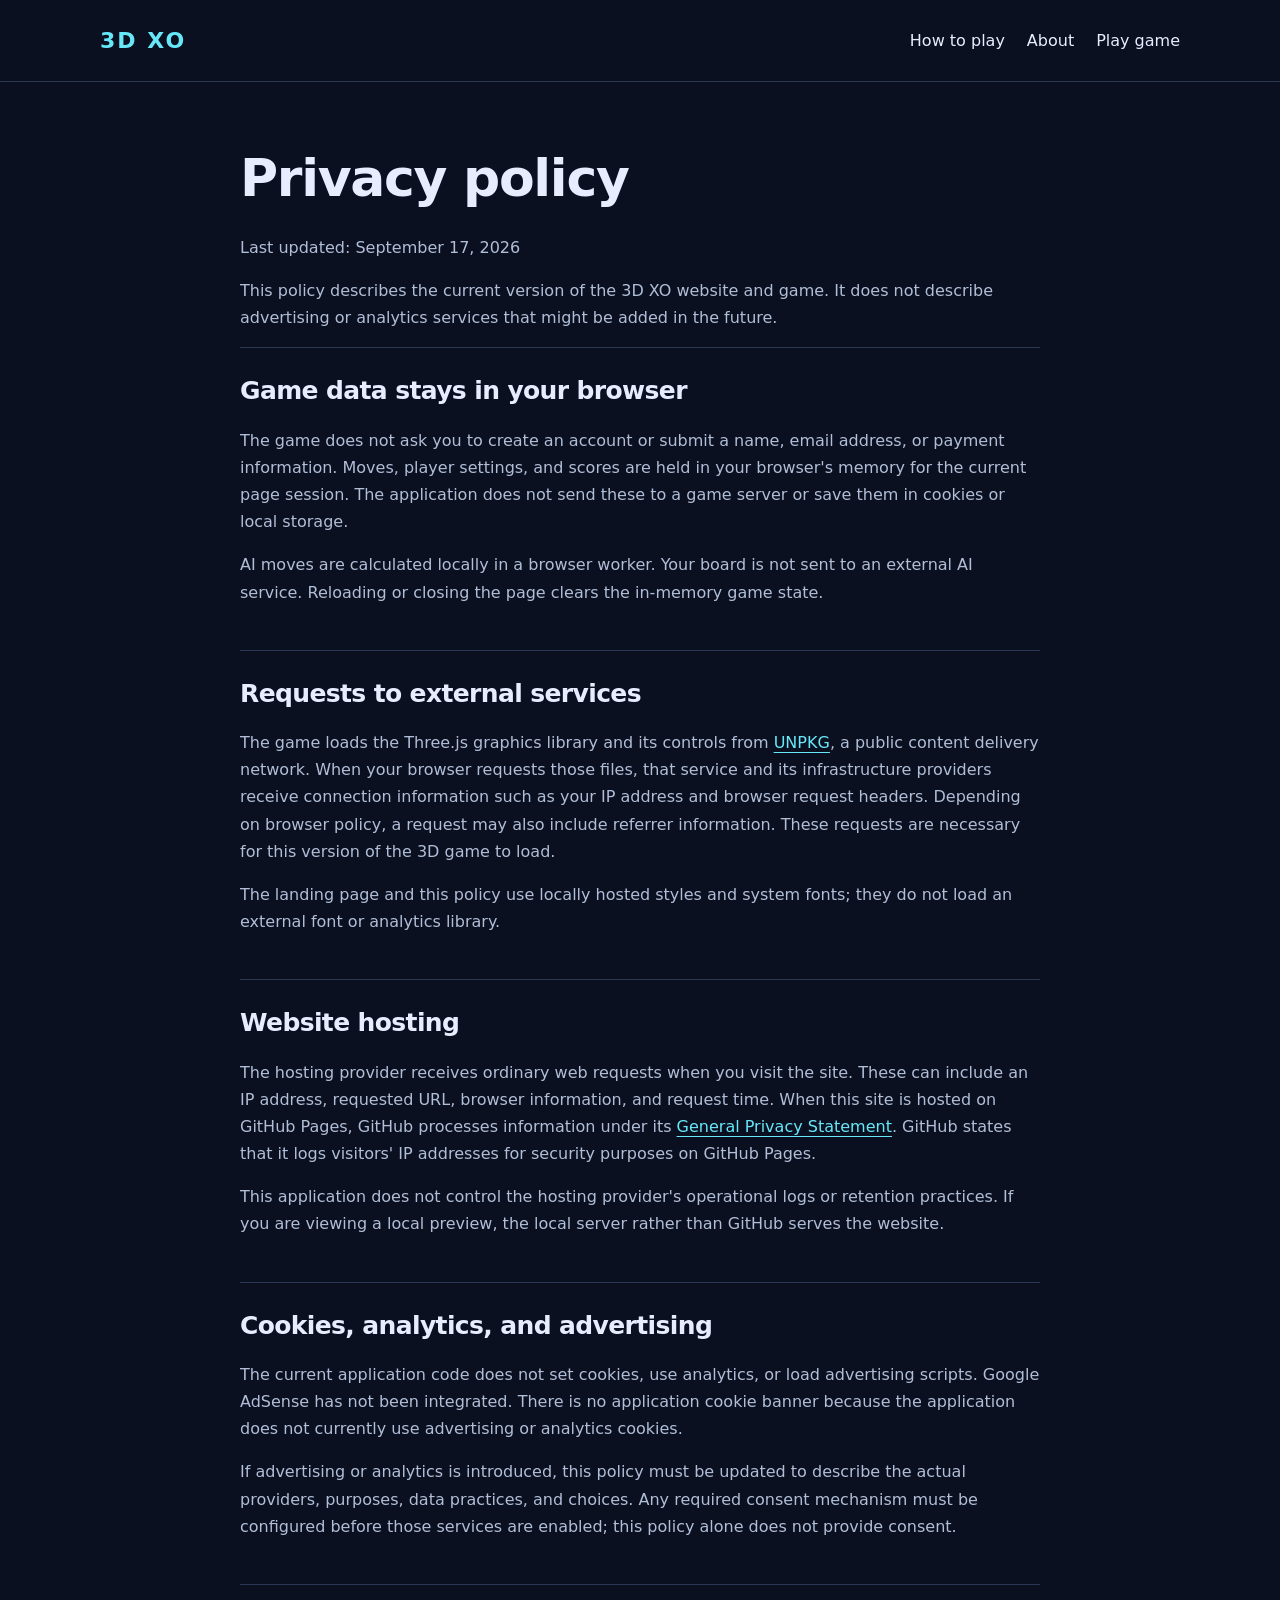
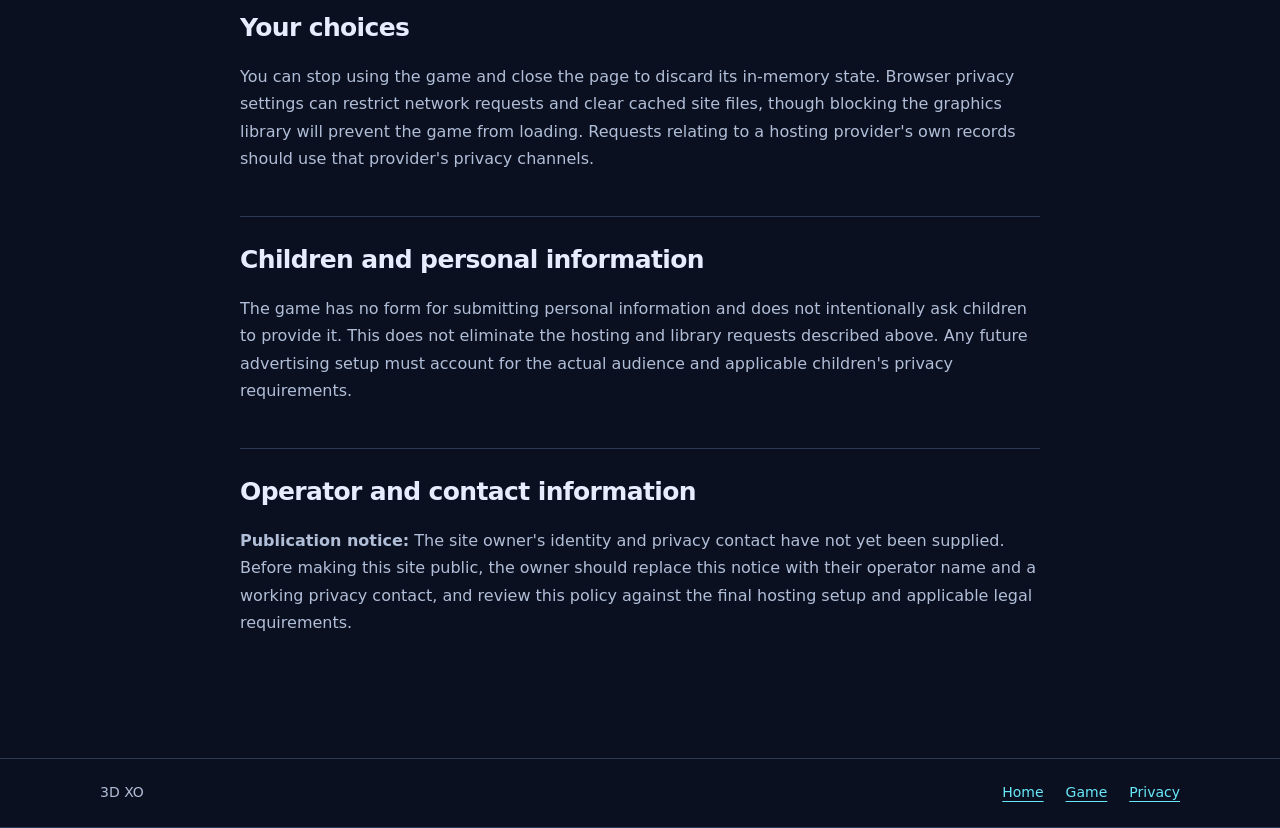
==== privacy.html @ 41e6be10 "Imp 1" ====
<!DOCTYPE html>
<html lang="en">
<head>
<meta charset="utf-8">
<meta name="viewport" content="width=device-width, initial-scale=1">
<meta name="description" content="How the current version of 3D XO handles game data, third-party library requests, hosting, and privacy.">
<title>Privacy policy — 3D XO</title>
<link rel="stylesheet" href="site.css">
</head>
<body>
<header><nav class="wrap" aria-label="Main navigation"><a class="brand" href="index.html">3D XO</a><div class="links"><a href="index.html#how-to-play">How to play</a><a href="index.html#about">About</a><a href="xo-3d.html">Play game</a></div></nav></header>
<main class="wrap policy">
<h1>Privacy policy</h1>
<p>Last updated: September 17, 2026</p>
<p>This policy describes the current version of the 3D XO website and game. It does not describe advertising or analytics services that might be added in the future.</p>
<section><h2>Game data stays in your browser</h2><p>The game does not ask you to create an account or submit a name, email address, or payment information. Moves, player settings, and scores are held in your browser's memory for the current page session. The application does not send these to a game server or save them in cookies or local storage.</p><p>AI moves are calculated locally in a browser worker. Your board is not sent to an external AI service. Reloading or closing the page clears the in-memory game state.</p></section>
<section><h2>Requests to external services</h2><p>The game loads the Three.js graphics library and its controls from <a href="https://unpkg.com/">UNPKG</a>, a public content delivery network. When your browser requests those files, that service and its infrastructure providers receive connection information such as your IP address and browser request headers. Depending on browser policy, a request may also include referrer information. These requests are necessary for this version of the 3D game to load.</p><p>The landing page and this policy use locally hosted styles and system fonts; they do not load an external font or analytics library.</p></section>
<section><h2>Website hosting</h2><p>The hosting provider receives ordinary web requests when you visit the site. These can include an IP address, requested URL, browser information, and request time. When this site is hosted on GitHub Pages, GitHub processes information under its <a href="https://docs.github.com/en/site-policy/privacy-policies/github-general-privacy-statement">General Privacy Statement</a>. GitHub states that it logs visitors' IP addresses for security purposes on GitHub Pages.</p><p>This application does not control the hosting provider's operational logs or retention practices. If you are viewing a local preview, the local server rather than GitHub serves the website.</p></section>
<section><h2>Cookies, analytics, and advertising</h2><p>The current application code does not set cookies, use analytics, or load advertising scripts. Google AdSense has not been integrated. There is no application cookie banner because the application does not currently use advertising or analytics cookies.</p><p>If advertising or analytics is introduced, this policy must be updated to describe the actual providers, purposes, data practices, and choices. Any required consent mechanism must be configured before those services are enabled; this policy alone does not provide consent.</p></section>
<section><h2>Your choices</h2><p>You can stop using the game and close the page to discard its in-memory state. Browser privacy settings can restrict network requests and clear cached site files, though blocking the graphics library will prevent the game from loading. Requests relating to a hosting provider's own records should use that provider's privacy channels.</p></section>
<section><h2>Children and personal information</h2><p>The game has no form for submitting personal information and does not intentionally ask children to provide it. This does not eliminate the hosting and library requests described above. Any future advertising setup must account for the actual audience and applicable children's privacy requirements.</p></section>
<section><h2>Operator and contact information</h2><p><strong>Publication notice:</strong> The site owner's identity and privacy contact have not yet been supplied. Before making this site public, the owner should replace this notice with their operator name and a working privacy contact, and review this policy against the final hosting setup and applicable legal requirements.</p></section>
</main>
<footer><div class="wrap footer-inner"><p>3D XO</p><div class="footer-links"><a href="index.html">Home</a><a href="xo-3d.html">Game</a><a href="privacy.html" aria-current="page">Privacy</a></div></div></footer>
</body>
</html>
---- site.css ----
:root { color-scheme: dark; --bg: #0b1020; --panel: #131c32; --text: #e7edff; --muted: #b0bed7; --accent: #67e8f9; --border: #2a3955; }
* { box-sizing: border-box; }
body { margin: 0; background: var(--bg); color: var(--text); font-family: system-ui, -apple-system, sans-serif; line-height: 1.7; }
a { color: var(--accent); text-underline-offset: 4px; }
a:hover { color: white; }
:focus-visible { outline: 3px solid var(--accent); outline-offset: 5px; }
.wrap { width: min(1080px, 100% - 40px); margin: auto; }
header, footer { border-bottom: 1px solid var(--border); }
nav, .footer-inner { display: flex; flex-wrap: wrap; justify-content: space-between; align-items: center; gap: 16px; padding: 22px 0; }
nav .links, .footer-links { display: flex; flex-wrap: wrap; gap: 22px; }
.brand { font-size: 22px; letter-spacing: 2px; font-weight: 800; text-decoration: none; }
nav .links a { color: var(--text); text-decoration: none; }
.hero { display: grid; grid-template-columns: 1.4fr 1fr; align-items: center; gap: 40px; padding: 80px 0; }
.eyebrow { color: var(--accent); text-transform: uppercase; font-size: 13px; font-weight: 700; letter-spacing: 2px; }
h1, h2, h3 { line-height: 1.18; letter-spacing: -.025em; }
h1 { font-size: clamp(38px, 6vw, 68px); margin: 18px 0 24px; }
h2 { font-size: clamp(27px, 4vw, 36px); margin-top: 0; }
h3 { font-size: 21px; }
p { color: var(--muted); }
.lead { font-size: 19px; max-width: 650px; }
.actions { display: flex; flex-wrap: wrap; align-items: center; gap: 22px; margin: 30px 0 18px; }
.button { display: inline-block; padding: 12px 24px; border-radius: 10px; background: var(--accent); color: #091522; text-decoration: none; font-weight: 750; }
.button:hover { background: #a5f3fc; color: #091522; }
.fine { font-size: 13px; }
.art { min-height: 280px; display: grid; place-items: center; border-radius: 28px; background: radial-gradient(ellipse at center, #26354d, #11192c 70%); border: 1px solid var(--border); }
.symbols { font-size: clamp(48px, 7vw, 78px); letter-spacing: 8px; transform: rotate(-12deg); text-shadow: 0 12px 30px #000; }
.symbols span:first-child { color: #22d3ee; }.symbols span:nth-child(2) { color: #fb7185; }.symbols span:nth-child(3) { color: #c4b5fd; }
section { padding: 48px 0; border-top: 1px solid var(--border); scroll-margin-top: 24px; }
.cards { display: grid; grid-template-columns: repeat(3, 1fr); gap: 20px; }
.card { background: var(--panel); border: 1px solid var(--border); padding: 24px; border-radius: 16px; }
.card h3 { margin-top: 0; }.card p:last-child { margin-bottom: 0; }
li { margin-bottom: 12px; color: var(--muted); }
li strong { color: var(--text); }
.copy { max-width: 760px; }
.policy { max-width: 800px; padding: 48px 0; }.policy h1 { font-size: clamp(36px, 5vw, 52px); }.policy section { padding: 28px 0; }.policy h2 { font-size: 25px; }
footer { margin-top: 30px; border-top: 1px solid var(--border); font-size: 14px; }.footer-inner p { margin: 0; }
@media (max-width: 720px) { .hero { grid-template-columns: 1fr; padding: 42px 0; gap: 28px; }.art { min-height: 180px; }.cards { grid-template-columns: 1fr; }.wrap { width: calc(100% - 32px); } nav .links { gap: 14px; } }
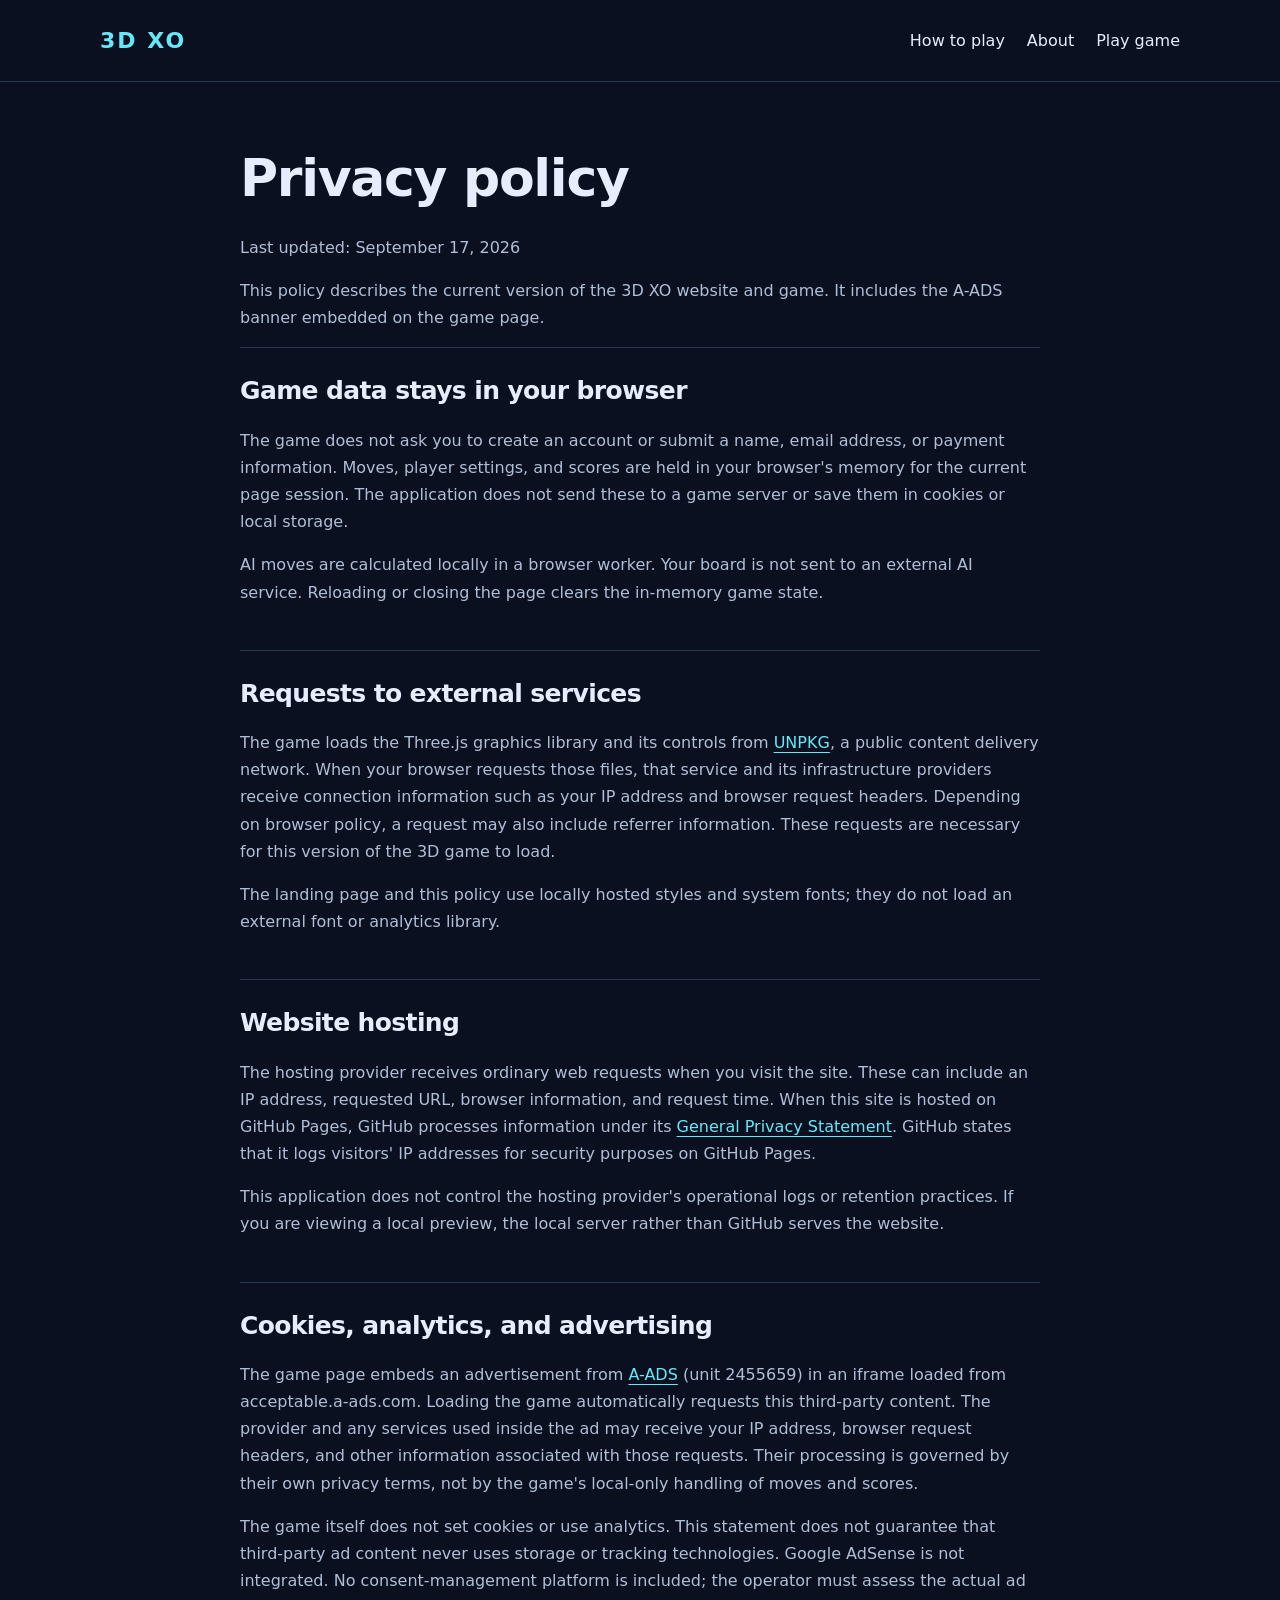
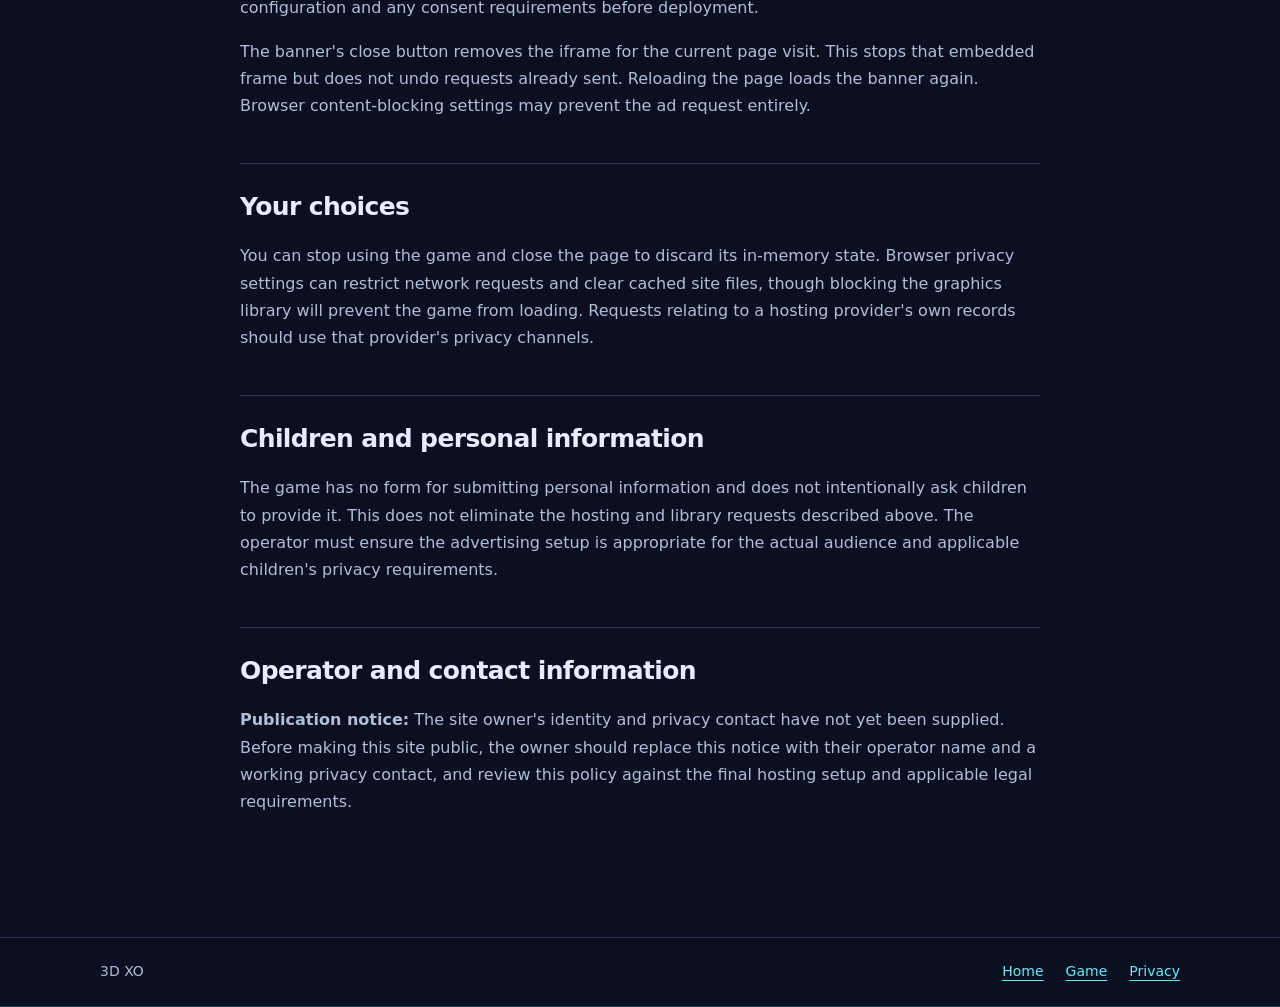
==== commit c47959eb: "Imp 1.1" ====
--- a/privacy.html
+++ b/privacy.html
@@ -12,13 +12,13 @@
 <main class="wrap policy">
 <h1>Privacy policy</h1>
 <p>Last updated: September 17, 2026</p>
-<p>This policy describes the current version of the 3D XO website and game. It does not describe advertising or analytics services that might be added in the future.</p>
+<p>This policy describes the current version of the 3D XO website and game. It includes the A-ADS banner embedded on the game page.</p>
 <section><h2>Game data stays in your browser</h2><p>The game does not ask you to create an account or submit a name, email address, or payment information. Moves, player settings, and scores are held in your browser's memory for the current page session. The application does not send these to a game server or save them in cookies or local storage.</p><p>AI moves are calculated locally in a browser worker. Your board is not sent to an external AI service. Reloading or closing the page clears the in-memory game state.</p></section>
 <section><h2>Requests to external services</h2><p>The game loads the Three.js graphics library and its controls from <a href="https://unpkg.com/">UNPKG</a>, a public content delivery network. When your browser requests those files, that service and its infrastructure providers receive connection information such as your IP address and browser request headers. Depending on browser policy, a request may also include referrer information. These requests are necessary for this version of the 3D game to load.</p><p>The landing page and this policy use locally hosted styles and system fonts; they do not load an external font or analytics library.</p></section>
 <section><h2>Website hosting</h2><p>The hosting provider receives ordinary web requests when you visit the site. These can include an IP address, requested URL, browser information, and request time. When this site is hosted on GitHub Pages, GitHub processes information under its <a href="https://docs.github.com/en/site-policy/privacy-policies/github-general-privacy-statement">General Privacy Statement</a>. GitHub states that it logs visitors' IP addresses for security purposes on GitHub Pages.</p><p>This application does not control the hosting provider's operational logs or retention practices. If you are viewing a local preview, the local server rather than GitHub serves the website.</p></section>
-<section><h2>Cookies, analytics, and advertising</h2><p>The current application code does not set cookies, use analytics, or load advertising scripts. Google AdSense has not been integrated. There is no application cookie banner because the application does not currently use advertising or analytics cookies.</p><p>If advertising or analytics is introduced, this policy must be updated to describe the actual providers, purposes, data practices, and choices. Any required consent mechanism must be configured before those services are enabled; this policy alone does not provide consent.</p></section>
+<section><h2>Cookies, analytics, and advertising</h2><p>The game page embeds an advertisement from <a href="https://a-ads.com/">A-ADS</a> (unit 2455659) in an iframe loaded from acceptable.a-ads.com. Loading the game automatically requests this third-party content. The provider and any services used inside the ad may receive your IP address, browser request headers, and other information associated with those requests. Their processing is governed by their own privacy terms, not by the game's local-only handling of moves and scores.</p><p>The game itself does not set cookies or use analytics. This statement does not guarantee that third-party ad content never uses storage or tracking technologies. Google AdSense is not integrated. No consent-management platform is included; the operator must assess the actual ad configuration and any consent requirements before deployment.</p><p>The banner's close button removes the iframe for the current page visit. This stops that embedded frame but does not undo requests already sent. Reloading the page loads the banner again. Browser content-blocking settings may prevent the ad request entirely.</p></section>
 <section><h2>Your choices</h2><p>You can stop using the game and close the page to discard its in-memory state. Browser privacy settings can restrict network requests and clear cached site files, though blocking the graphics library will prevent the game from loading. Requests relating to a hosting provider's own records should use that provider's privacy channels.</p></section>
-<section><h2>Children and personal information</h2><p>The game has no form for submitting personal information and does not intentionally ask children to provide it. This does not eliminate the hosting and library requests described above. Any future advertising setup must account for the actual audience and applicable children's privacy requirements.</p></section>
+<section><h2>Children and personal information</h2><p>The game has no form for submitting personal information and does not intentionally ask children to provide it. This does not eliminate the hosting and library requests described above. The operator must ensure the advertising setup is appropriate for the actual audience and applicable children's privacy requirements.</p></section>
 <section><h2>Operator and contact information</h2><p><strong>Publication notice:</strong> The site owner's identity and privacy contact have not yet been supplied. Before making this site public, the owner should replace this notice with their operator name and a working privacy contact, and review this policy against the final hosting setup and applicable legal requirements.</p></section>
 </main>
 <footer><div class="wrap footer-inner"><p>3D XO</p><div class="footer-links"><a href="index.html">Home</a><a href="xo-3d.html">Game</a><a href="privacy.html" aria-current="page">Privacy</a></div></div></footer>
